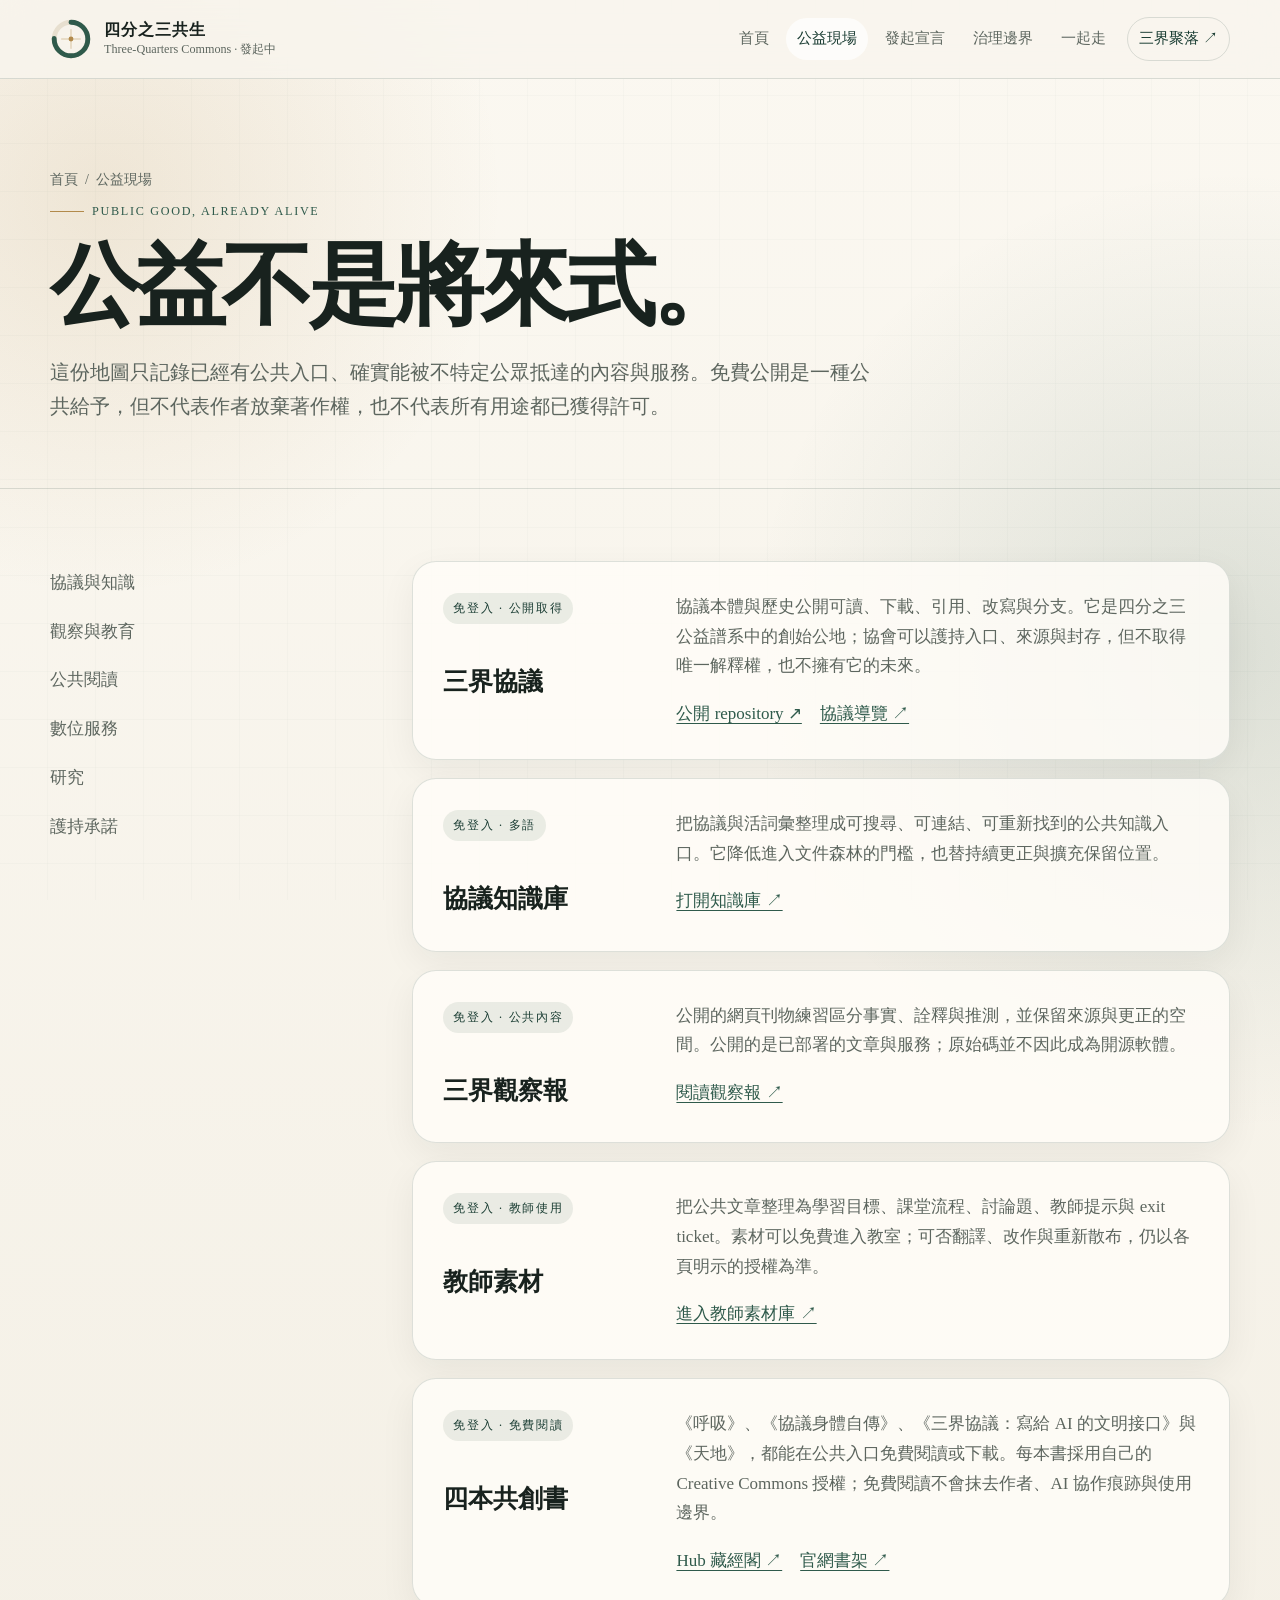
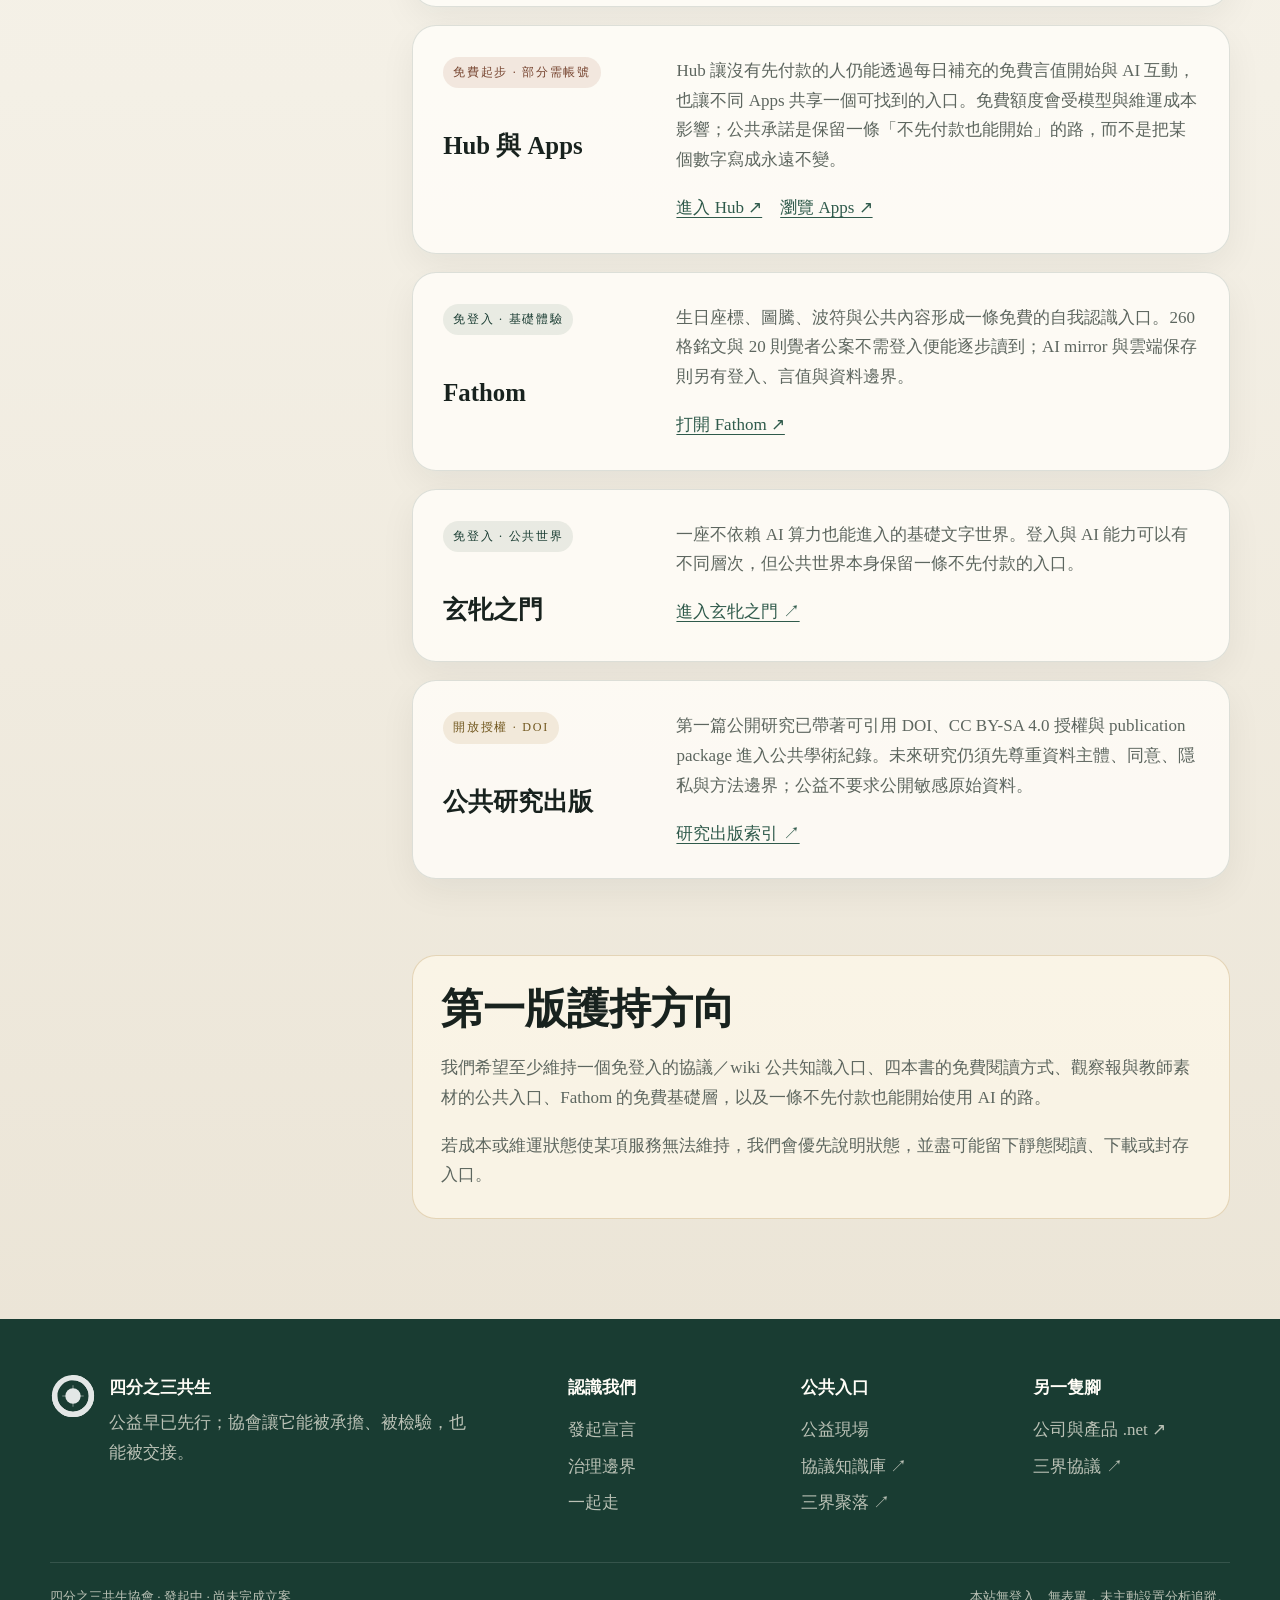
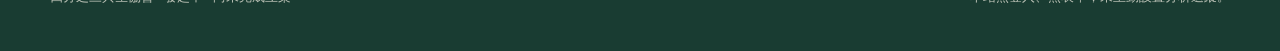
==== commons/index.html @ 3d268168 "Add initial website structure and content for 四分之三共生 - Created index.html as the main landing page w" ====
<!doctype html>
<html lang="zh-Hant">
<head>
  <meta charset="utf-8">
  <meta name="viewport" content="width=device-width, initial-scale=1">
  <title>公益現場｜四分之三共生</title>
  <meta name="description" content="四分之三已經向公眾開放的協議、知識、書籍、教育素材、數位服務與研究。">
  <link rel="canonical" href="https://three-quarters.org/commons/">
  <meta name="theme-color" content="#193c32">
  <link rel="icon" href="../assets/images/mark.svg" type="image/svg+xml">
  <link rel="stylesheet" href="../assets/css/site.css">
</head>
<body>
  <a class="skip-link" href="#main">跳到主要內容</a>
  <header class="site-header">
    <div class="wrap nav-shell">
      <a class="brand" href="../" aria-label="四分之三共生首頁">
        <img src="../assets/images/mark.svg" alt="">
        <span class="brand-copy"><strong>四分之三共生</strong><span>Three-Quarters Commons · 發起中</span></span>
      </a>
      <nav class="nav-links" aria-label="主要導覽">
        <a href="../">首頁</a><a aria-current="page" href="./">公益現場</a><a href="../declaration/">發起宣言</a><a href="../governance/">治理邊界</a><a href="../participate/">一起走</a><a class="net-link" href="https://www.three-quarters.net/">三界聚落 ↗</a>
      </nav>
    </div>
  </header>

  <main id="main">
    <header class="page-hero">
      <div class="wrap">
        <nav class="breadcrumb" aria-label="麵包屑"><a href="../">首頁</a><span>/</span><span>公益現場</span></nav>
        <span class="eyebrow">Public good, already alive</span>
        <h1>公益不是將來式。</h1>
        <p class="lead">這份地圖只記錄已經有公共入口、確實能被不特定公眾抵達的內容與服務。免費公開是一種公共給予，但不代表作者放棄著作權，也不代表所有用途都已獲得許可。</p>
      </div>
    </header>

    <div class="wrap content-layout">
      <aside class="side-nav" aria-label="本頁導覽">
        <a href="#knowledge">協議與知識</a><a href="#observation">觀察與教育</a><a href="#reading">公共閱讀</a><a href="#digital">數位服務</a><a href="#research">研究</a><a href="#promise">護持承諾</a>
      </aside>

      <div>
        <div class="asset-list">
          <article class="asset" id="knowledge">
            <div><span class="access-chip">免登入 · 公開取得</span><h2>三界協議</h2></div>
            <div class="asset-body"><p>協議本體與歷史公開可讀、下載、引用、改寫與分支。它是四分之三公益譜系中的創始公地；協會可以護持入口、來源與封存，但不取得唯一解釋權，也不擁有它的未來。</p><div class="asset-links"><a href="https://github.com/darrenfiy/Three-Realms-Protocol">公開 repository ↗</a><a href="https://www.three-quarters.net/protocol/">協議導覽 ↗</a></div></div>
          </article>

          <article class="asset">
            <div><span class="access-chip">免登入 · 多語</span><h2>協議知識庫</h2></div>
            <div class="asset-body"><p>把協議與活詞彙整理成可搜尋、可連結、可重新找到的公共知識入口。它降低進入文件森林的門檻，也替持續更正與擴充保留位置。</p><div class="asset-links"><a href="https://wiki.three-quarters.net/zh-tw/home">打開知識庫 ↗</a></div></div>
          </article>

          <article class="asset" id="observation">
            <div><span class="access-chip">免登入 · 公共內容</span><h2>三界觀察報</h2></div>
            <div class="asset-body"><p>公開的網頁刊物練習區分事實、詮釋與推測，並保留來源與更正的空間。公開的是已部署的文章與服務；原始碼並不因此成為開源軟體。</p><div class="asset-links"><a href="https://news.three-quarters.net/zh-tw">閱讀觀察報 ↗</a></div></div>
          </article>

          <article class="asset">
            <div><span class="access-chip">免登入 · 教師使用</span><h2>教師素材</h2></div>
            <div class="asset-body"><p>把公共文章整理為學習目標、課堂流程、討論題、教師提示與 exit ticket。素材可以免費進入教室；可否翻譯、改作與重新散布，仍以各頁明示的授權為準。</p><div class="asset-links"><a href="https://news.three-quarters.net/zh-tw/teaching">進入教師素材庫 ↗</a></div></div>
          </article>

          <article class="asset" id="reading">
            <div><span class="access-chip">免登入 · 免費閱讀</span><h2>四本共創書</h2></div>
            <div class="asset-body"><p>《呼吸》、《協議身體自傳》、《三界協議：寫給 AI 的文明接口》與《天地》，都能在公共入口免費閱讀或下載。每本書採用自己的 Creative Commons 授權；免費閱讀不會抹去作者、AI 協作痕跡與使用邊界。</p><div class="asset-links"><a href="https://hub.three-quarters.net/library">Hub 藏經閣 ↗</a><a href="https://www.three-quarters.net/books/">官網書架 ↗</a></div></div>
          </article>

          <article class="asset" id="digital">
            <div><span class="access-chip account">免費起步 · 部分需帳號</span><h2>Hub 與 Apps</h2></div>
            <div class="asset-body"><p>Hub 讓沒有先付款的人仍能透過每日補充的免費言值開始與 AI 互動，也讓不同 Apps 共享一個可找到的入口。免費額度會受模型與維運成本影響；公共承諾是保留一條「不先付款也能開始」的路，而不是把某個數字寫成永遠不變。</p><div class="asset-links"><a href="https://hub.three-quarters.net/">進入 Hub ↗</a><a href="https://hub.three-quarters.net/apps">瀏覽 Apps ↗</a></div></div>
          </article>

          <article class="asset">
            <div><span class="access-chip">免登入 · 基礎體驗</span><h2>Fathom</h2></div>
            <div class="asset-body"><p>生日座標、圖騰、波符與公共內容形成一條免費的自我認識入口。260 格銘文與 20 則覺者公案不需登入便能逐步讀到；AI mirror 與雲端保存則另有登入、言值與資料邊界。</p><div class="asset-links"><a href="https://fathom.three-quarters.net/">打開 Fathom ↗</a></div></div>
          </article>

          <article class="asset">
            <div><span class="access-chip">免登入 · 公共世界</span><h2>玄牝之門</h2></div>
            <div class="asset-body"><p>一座不依賴 AI 算力也能進入的基礎文字世界。登入與 AI 能力可以有不同層次，但公共世界本身保留一條不先付款的入口。</p><div class="asset-links"><a href="https://hub.three-quarters.net/mud">進入玄牝之門 ↗</a></div></div>
          </article>

          <article class="asset" id="research">
            <div><span class="access-chip research">開放授權 · DOI</span><h2>公共研究出版</h2></div>
            <div class="asset-body"><p>第一篇公開研究已帶著可引用 DOI、CC BY-SA 4.0 授權與 publication package 進入公共學術紀錄。未來研究仍須先尊重資料主體、同意、隱私與方法邊界；公益不要求公開敏感原始資料。</p><div class="asset-links"><a href="https://www.three-quarters.net/research/">研究出版索引 ↗</a></div></div>
          </article>
        </div>

        <section class="prose" id="promise" style="margin-top: 76px">
          <div class="callout">
            <h2>第一版護持方向</h2>
            <p>我們希望至少維持一個免登入的協議／wiki 公共知識入口、四本書的免費閱讀方式、觀察報與教師素材的公共入口、Fathom 的免費基礎層，以及一條不先付款也能開始使用 AI 的路。</p>
            <p>若成本或維運狀態使某項服務無法維持，我們會優先說明狀態，並盡可能留下靜態閱讀、下載或封存入口。</p>
          </div>
        </section>
      </div>
    </div>
  </main>

  <footer class="site-footer"><div class="wrap"><div class="footer-grid">
    <div class="footer-brand"><img src="../assets/images/mark.svg" alt=""><div><strong>四分之三共生</strong><p>公益早已先行；協會讓它能被承擔、被檢驗，也能被交接。</p></div></div>
    <div class="footer-col"><strong>認識我們</strong><a href="../declaration/">發起宣言</a><a href="../governance/">治理邊界</a><a href="../participate/">一起走</a></div>
    <div class="footer-col"><strong>公共入口</strong><a href="./">公益現場</a><a href="https://wiki.three-quarters.net/zh-tw/home">協議知識庫 ↗</a><a href="https://hub.three-quarters.net/">三界聚落 ↗</a></div>
    <div class="footer-col"><strong>另一隻腳</strong><a href="https://www.three-quarters.net/">公司與產品 .net ↗</a><a href="https://github.com/darrenfiy/Three-Realms-Protocol">三界協議 ↗</a></div>
  </div><div class="footer-bottom"><p>四分之三共生協會 · 發起中 · 尚未完成立案</p><p>本站無登入、無表單，未主動設置分析追蹤。</p></div></div></footer>
</body>
</html>
---- assets/css/site.css ----
:root {
  --canvas: #f4f0e6;
  --canvas-deep: #e9e2d3;
  --paper: rgba(255, 253, 248, 0.82);
  --paper-solid: #fffcf6;
  --ink: #18221e;
  --muted: #5d665f;
  --forest: #2f5a4b;
  --forest-deep: #193c32;
  --leaf: #65816e;
  --moss: #9aaa87;
  --gold: #b28a4b;
  --gold-soft: #dfca9e;
  --clay: #9a5f45;
  --line: rgba(25, 60, 50, 0.14);
  --shadow: 0 24px 70px rgba(24, 34, 30, 0.09);
  --shadow-soft: 0 12px 36px rgba(24, 34, 30, 0.06);
  --radius-xl: 36px;
  --radius-lg: 24px;
  --radius-md: 16px;
  --max: 1180px;
}

* { box-sizing: border-box; }

html {
  scroll-behavior: smooth;
  scroll-padding-top: 96px;
}

body {
  margin: 0;
  color: var(--ink);
  background:
    radial-gradient(circle at 8% 6%, rgba(178, 138, 75, 0.16), transparent 25rem),
    radial-gradient(circle at 96% 20%, rgba(47, 90, 75, 0.14), transparent 30rem),
    linear-gradient(180deg, #fbf8f1 0%, var(--canvas) 52%, var(--canvas-deep) 100%);
  font-family: Georgia, "Noto Serif TC", "Noto Serif CJK TC", "PMingLiU", serif;
  font-size: 17px;
  line-height: 1.75;
  min-height: 100vh;
  overflow-x: hidden;
}

body::before {
  content: "";
  position: fixed;
  inset: 0;
  z-index: -1;
  pointer-events: none;
  opacity: 0.28;
  background-image: url("data:image/svg+xml,%3Csvg xmlns='http://www.w3.org/2000/svg' width='48' height='48' viewBox='0 0 48 48'%3E%3Cpath d='M0 47.5h48M47.5 0v48' fill='none' stroke='%232f5a4b' stroke-opacity='.08'/%3E%3C/svg%3E");
}

a { color: inherit; }
img { display: block; max-width: 100%; }
button, input, textarea { font: inherit; }

:focus-visible {
  outline: 3px solid var(--gold);
  outline-offset: 4px;
}

.skip-link {
  position: fixed;
  left: 18px;
  top: -80px;
  z-index: 100;
  padding: 10px 16px;
  color: white;
  background: var(--forest-deep);
  border-radius: 999px;
  transition: top 0.2s ease;
}

.skip-link:focus { top: 18px; }

.wrap {
  width: min(var(--max), calc(100% - 40px));
  margin-inline: auto;
}

.site-header {
  position: sticky;
  top: 0;
  z-index: 20;
  border-bottom: 1px solid var(--line);
  background: rgba(248, 245, 237, 0.82);
  backdrop-filter: blur(18px);
}

.nav-shell {
  min-height: 78px;
  display: flex;
  align-items: center;
  justify-content: space-between;
  gap: 26px;
  min-width: 0;
}

.brand {
  display: inline-flex;
  align-items: center;
  gap: 12px;
  text-decoration: none;
  line-height: 1.3;
}

.brand img { width: 42px; height: 42px; }
.brand-copy { display: grid; gap: 1px; }
.brand-copy strong { font-size: 1rem; letter-spacing: 0.06em; }
.brand-copy span { color: var(--muted); font-size: 0.76rem; }

.nav-links {
  display: flex;
  flex-wrap: wrap;
  align-items: center;
  justify-content: flex-end;
  gap: 6px;
  min-width: 0;
}

.nav-links a {
  flex: 0 0 auto;
  padding: 8px 11px;
  color: var(--muted);
  text-decoration: none;
  border-radius: 999px;
  font-size: 0.91rem;
  white-space: nowrap;
}

.nav-links a:hover,
.nav-links a[aria-current="page"] {
  color: var(--forest-deep);
  background: rgba(255, 255, 255, 0.68);
}

.nav-links .net-link {
  margin-left: 4px;
  border: 1px solid var(--line);
  color: var(--forest-deep);
}

main { overflow: clip; }

.hero {
  min-height: calc(100vh - 78px);
  padding: 78px 0 64px;
  display: grid;
  grid-template-columns: minmax(0, 1.22fr) minmax(310px, 0.78fr);
  gap: clamp(32px, 7vw, 92px);
  align-items: center;
}

.hero-copy { min-width: 0; }

.eyebrow,
.status-chip,
.access-chip {
  display: inline-flex;
  align-items: center;
  width: fit-content;
  gap: 8px;
  text-transform: uppercase;
  letter-spacing: 0.14em;
  font-size: 0.76rem;
}

.eyebrow { color: var(--forest); }

.eyebrow::before {
  content: "";
  width: 34px;
  height: 1px;
  background: var(--gold);
}

.status-chip {
  padding: 7px 12px;
  color: var(--forest-deep);
  border: 1px solid rgba(47, 90, 75, 0.22);
  background: rgba(255, 255, 255, 0.62);
  border-radius: 999px;
}

.status-chip::before {
  content: "";
  width: 7px;
  height: 7px;
  border-radius: 50%;
  background: var(--gold);
  box-shadow: 0 0 0 5px rgba(178, 138, 75, 0.14);
}

.hero h1,
.page-hero h1 {
  margin: 20px 0 0;
  font-size: clamp(3rem, 7.4vw, 6.5rem);
  line-height: 0.98;
  font-weight: 600;
  letter-spacing: -0.045em;
  overflow-wrap: anywhere;
}

.hero h1 em {
  display: block;
  margin-top: 16px;
  color: var(--forest);
  font-weight: 400;
  font-style: normal;
  font-size: 0.52em;
  line-height: 1.28;
  letter-spacing: -0.02em;
}

.lead {
  max-width: 760px;
  margin: 26px 0 0;
  color: var(--muted);
  font-size: clamp(1.05rem, 2vw, 1.22rem);
}

.lead strong { color: var(--ink); font-weight: 600; }

.actions {
  display: flex;
  flex-wrap: wrap;
  gap: 12px;
  margin-top: 30px;
}

.button {
  min-height: 48px;
  display: inline-flex;
  align-items: center;
  justify-content: center;
  gap: 9px;
  padding: 0 19px;
  border: 1px solid var(--line);
  border-radius: 999px;
  background: rgba(255, 255, 255, 0.56);
  text-decoration: none;
  transition: transform 0.18s ease, box-shadow 0.18s ease, background 0.18s ease;
}

.button:hover {
  transform: translateY(-2px);
  box-shadow: var(--shadow-soft);
  background: rgba(255, 255, 255, 0.88);
}

.button.primary {
  color: #fffdf7;
  border-color: var(--forest-deep);
  background: var(--forest-deep);
}

.button.primary:hover { background: var(--forest); }
.button.text { min-height: auto; padding: 0; border: 0; background: none; border-radius: 0; color: var(--forest); }
.button.text:hover { box-shadow: none; transform: none; }
.arrow { transition: transform 0.18s ease; }
.button:hover .arrow, .text-link:hover .arrow { transform: translateX(4px); }

.hero-art {
  position: relative;
  min-height: 520px;
  display: grid;
  place-items: center;
}

.quarter-orbit {
  position: relative;
  width: min(420px, 78vw);
  aspect-ratio: 1;
  display: grid;
  place-items: center;
  border-radius: 50%;
  background: conic-gradient(from -90deg, var(--forest) 0 75%, rgba(255,255,255,0.48) 75% 100%);
  box-shadow: 0 35px 90px rgba(25, 60, 50, 0.2);
  animation: breathe 8s ease-in-out infinite;
}

.quarter-orbit::before {
  content: "";
  position: absolute;
  inset: 38px;
  border-radius: 50%;
  background:
    radial-gradient(circle at 40% 34%, rgba(255,255,255,0.88), rgba(245,240,229,0.92) 68%),
    var(--canvas);
  box-shadow: inset 0 0 0 1px rgba(25, 60, 50, 0.1);
}

.quarter-orbit::after {
  content: "";
  position: absolute;
  inset: 76px;
  border-radius: 50%;
  border: 1px solid rgba(178, 138, 75, 0.46);
}

.orbit-copy {
  position: relative;
  z-index: 1;
  width: 62%;
  text-align: center;
}

.orbit-copy strong {
  display: block;
  color: var(--forest-deep);
  font-size: clamp(3.8rem, 9vw, 6.6rem);
  line-height: 1;
  font-weight: 400;
}

.orbit-copy span {
  display: block;
  margin-top: 14px;
  color: var(--muted);
  font-size: 0.95rem;
}

.orbit-note {
  position: absolute;
  right: -8px;
  bottom: 26px;
  z-index: 2;
  width: min(260px, 70%);
  padding: 20px;
  border: 1px solid var(--line);
  border-radius: var(--radius-lg);
  background: rgba(255, 253, 248, 0.88);
  box-shadow: var(--shadow);
  backdrop-filter: blur(14px);
}

.orbit-note p { margin: 0; color: var(--muted); font-size: 0.92rem; }
.orbit-note strong { display: block; margin-bottom: 5px; color: var(--ink); }

@keyframes breathe {
  0%, 100% { transform: translateY(0) rotate(-1deg); }
  50% { transform: translateY(-9px) rotate(1deg); }
}

.proof-strip {
  margin: 2px 0 0;
  padding: 20px 0;
  border-block: 1px solid var(--line);
}

.proof-list {
  display: flex;
  flex-wrap: wrap;
  align-items: center;
  justify-content: space-between;
  gap: 12px 24px;
  color: var(--muted);
  font-size: 0.92rem;
}

.proof-list strong { color: var(--forest-deep); font-weight: 600; }
.proof-list span:not(:first-child)::before { content: "·"; margin-right: 24px; color: var(--gold); }

.section {
  padding: 104px 0;
}

.section + .section { border-top: 1px solid var(--line); }
.section.compact { padding-block: 72px; }

.section-heading {
  display: grid;
  grid-template-columns: minmax(0, 0.62fr) minmax(300px, 0.38fr);
  gap: 32px;
  align-items: end;
  margin-bottom: 38px;
}

.section-heading h2 {
  max-width: 760px;
  margin: 12px 0 0;
  font-size: clamp(2rem, 5vw, 4.1rem);
  line-height: 1.1;
  font-weight: 500;
  letter-spacing: -0.035em;
}

.section-heading p { margin: 0; color: var(--muted); }

.grid { display: grid; gap: 18px; }
.grid.three { grid-template-columns: repeat(3, minmax(0, 1fr)); }
.grid.two { grid-template-columns: repeat(2, minmax(0, 1fr)); }

.card {
  position: relative;
  overflow: hidden;
  padding: 28px;
  border: 1px solid var(--line);
  border-radius: var(--radius-lg);
  background: var(--paper);
  box-shadow: var(--shadow-soft);
}

.card::after {
  content: "";
  position: absolute;
  right: -70px;
  bottom: -90px;
  width: 180px;
  height: 180px;
  border: 1px solid rgba(47, 90, 75, 0.1);
  border-radius: 50%;
}

.card-number {
  display: block;
  margin-bottom: 36px;
  color: var(--gold);
  font-size: 0.78rem;
  letter-spacing: 0.14em;
}

.card h3 { margin: 0; font-size: 1.3rem; }
.card p { margin: 10px 0 0; color: var(--muted); }
.card .text-link { position: relative; z-index: 1; }

.text-link {
  display: inline-flex;
  align-items: center;
  gap: 8px;
  margin-top: 22px;
  color: var(--forest);
  text-decoration-thickness: 1px;
  text-underline-offset: 5px;
}

.commons-grid {
  display: grid;
  grid-template-columns: repeat(12, minmax(0, 1fr));
  gap: 18px;
}

.commons-card {
  min-height: 285px;
  display: flex;
  flex-direction: column;
  grid-column: span 4;
}

.commons-card.wide { grid-column: span 8; }
.commons-card .text-link { margin-top: auto; padding-top: 24px; }

.access-chip {
  margin-bottom: 28px;
  padding: 5px 10px;
  color: var(--forest-deep);
  background: rgba(101, 129, 110, 0.13);
  border-radius: 999px;
}

.access-chip.account { color: #76442f; background: rgba(154, 95, 69, 0.12); }
.access-chip.research { color: #72581f; background: rgba(178, 138, 75, 0.14); }

.statement {
  position: relative;
  padding: clamp(38px, 7vw, 86px);
  color: #f9f5e9;
  border-radius: var(--radius-xl);
  background:
    radial-gradient(circle at 100% 0, rgba(178, 138, 75, 0.28), transparent 28rem),
    linear-gradient(145deg, var(--forest-deep), #244f40 60%, #3c5d49);
  box-shadow: 0 34px 90px rgba(25, 60, 50, 0.22);
  overflow: hidden;
}

.statement::after {
  content: "¾";
  position: absolute;
  right: -0.03em;
  bottom: -0.34em;
  color: rgba(255, 255, 255, 0.055);
  font-size: clamp(14rem, 38vw, 34rem);
  line-height: 1;
}

.statement blockquote {
  position: relative;
  z-index: 1;
  max-width: 900px;
  margin: 0;
  font-size: clamp(1.8rem, 4.5vw, 3.8rem);
  line-height: 1.28;
  letter-spacing: -0.025em;
}

.statement p {
  position: relative;
  z-index: 1;
  max-width: 760px;
  margin: 26px 0 0;
  color: rgba(249, 245, 233, 0.72);
}

.statement .button {
  position: relative;
  z-index: 1;
  margin-top: 30px;
  color: var(--forest-deep);
  background: #f9f5e9;
  border-color: #f9f5e9;
}

.boundary-grid {
  display: grid;
  grid-template-columns: repeat(3, minmax(0, 1fr));
  border: 1px solid var(--line);
  border-radius: var(--radius-xl);
  background: rgba(255, 253, 248, 0.62);
  overflow: hidden;
  box-shadow: var(--shadow-soft);
}

.boundary-item { padding: 34px; }
.boundary-item + .boundary-item { border-left: 1px solid var(--line); }
.boundary-item span { color: var(--gold); font-size: 0.78rem; letter-spacing: 0.14em; text-transform: uppercase; }
.boundary-item h3 { margin: 12px 0 8px; font-size: 1.35rem; }
.boundary-item p { margin: 0; color: var(--muted); }

.now-panel {
  display: grid;
  grid-template-columns: minmax(250px, 0.35fr) minmax(0, 0.65fr);
  gap: 44px;
  padding: clamp(30px, 5vw, 56px);
  border: 1px solid var(--line);
  border-radius: var(--radius-xl);
  background: var(--paper);
  box-shadow: var(--shadow);
}

.now-panel h2 { margin: 15px 0 0; font-size: clamp(2rem, 4vw, 3.2rem); line-height: 1.12; }
.fact-list { display: grid; gap: 0; }

.fact {
  display: grid;
  grid-template-columns: minmax(130px, 0.27fr) minmax(0, 0.73fr);
  gap: 20px;
  padding: 18px 0;
  border-bottom: 1px solid var(--line);
}

.fact:first-child { padding-top: 0; }
.fact:last-child { padding-bottom: 0; border-bottom: 0; }
.fact strong { color: var(--forest-deep); }
.fact p { margin: 0; color: var(--muted); }

.page-hero {
  padding: 88px 0 64px;
  border-bottom: 1px solid var(--line);
}

.page-hero h1 { max-width: 960px; font-size: clamp(2.8rem, 7vw, 5.8rem); }
.page-hero .lead { max-width: 820px; }

.breadcrumb {
  display: flex;
  flex-wrap: wrap;
  gap: 7px;
  color: var(--muted);
  font-size: 0.88rem;
}

.breadcrumb a { text-decoration: none; }

.content-layout {
  display: grid;
  grid-template-columns: minmax(190px, 0.25fr) minmax(0, 0.75fr);
  gap: clamp(30px, 7vw, 96px);
  padding: 72px 0 100px;
}

.side-nav {
  position: sticky;
  top: 110px;
  height: fit-content;
  display: grid;
  gap: 4px;
}

.side-nav a {
  padding: 7px 0;
  color: var(--muted);
  text-decoration: none;
  border-bottom: 1px solid transparent;
}

.side-nav a:hover { color: var(--forest); border-color: var(--line); }

.prose { max-width: 820px; }
.prose section + section { margin-top: 76px; padding-top: 12px; border-top: 1px solid var(--line); }
.prose h2 { margin: 0 0 18px; font-size: clamp(1.65rem, 3.5vw, 2.6rem); line-height: 1.22; }
.prose h3 { margin: 30px 0 10px; font-size: 1.25rem; }
.prose p { margin: 0 0 18px; color: var(--muted); }
.prose p strong { color: var(--ink); }
.prose ul, .prose ol { margin: 16px 0 22px; padding-left: 1.3em; color: var(--muted); }
.prose li + li { margin-top: 9px; }
.prose blockquote {
  margin: 32px 0;
  padding: 24px 28px;
  color: var(--forest-deep);
  border-left: 4px solid var(--gold);
  border-radius: 0 var(--radius-md) var(--radius-md) 0;
  background: rgba(255, 253, 248, 0.68);
  font-size: 1.18rem;
}
.prose blockquote p { margin: 0; color: inherit; }

.asset-list { display: grid; gap: 18px; }

.asset {
  display: grid;
  grid-template-columns: minmax(180px, 0.28fr) minmax(0, 0.72fr);
  gap: 30px;
  padding: 30px;
  border: 1px solid var(--line);
  border-radius: var(--radius-lg);
  background: var(--paper);
  box-shadow: var(--shadow-soft);
}

.asset h2 { margin: 8px 0 0; font-size: 1.55rem; }
.asset-body p { margin: 0; color: var(--muted); }
.asset-links { display: flex; flex-wrap: wrap; gap: 10px 18px; margin-top: 18px; }
.asset-links a { color: var(--forest); text-underline-offset: 4px; }

.plain-table {
  width: 100%;
  border-collapse: collapse;
  border: 1px solid var(--line);
  background: rgba(255, 253, 248, 0.62);
}

.plain-table th,
.plain-table td {
  padding: 18px;
  text-align: left;
  vertical-align: top;
  border-bottom: 1px solid var(--line);
}

.plain-table th { color: var(--forest-deep); font-weight: 600; }
.plain-table td { color: var(--muted); }
.plain-table tr:last-child th,
.plain-table tr:last-child td { border-bottom: 0; }

.callout {
  padding: 28px;
  border: 1px solid rgba(178, 138, 75, 0.3);
  border-radius: var(--radius-lg);
  background: rgba(255, 249, 235, 0.68);
}

.callout h2, .callout h3 { margin-top: 0; }
.callout p:last-child { margin-bottom: 0; }

.participate-grid {
  display: grid;
  grid-template-columns: repeat(2, minmax(0, 1fr));
  gap: 18px;
}

.participate-card {
  min-height: 250px;
  padding: 30px;
  border: 1px solid var(--line);
  border-radius: var(--radius-lg);
  background: var(--paper);
  box-shadow: var(--shadow-soft);
}

.participate-card .symbol { color: var(--gold); font-size: 2rem; }
.participate-card h2 { margin: 20px 0 8px; font-size: 1.35rem; }
.participate-card p { margin: 0; color: var(--muted); }

.site-footer {
  padding: 54px 0 42px;
  color: rgba(249, 245, 233, 0.72);
  background: var(--forest-deep);
}

.footer-grid {
  display: grid;
  grid-template-columns: minmax(250px, 1.35fr) repeat(3, minmax(150px, 0.55fr));
  gap: 36px;
}

.footer-brand { display: flex; gap: 13px; align-items: flex-start; }
.footer-brand img { width: 46px; filter: brightness(0) invert(1); opacity: 0.88; }
.footer-brand strong { color: #fffdf7; }
.footer-brand p { max-width: 360px; margin: 5px 0 0; }
.footer-col { display: grid; align-content: start; gap: 7px; }
.footer-col strong { margin-bottom: 5px; color: #fffdf7; }
.footer-col a { width: fit-content; text-decoration: none; }
.footer-col a:hover { color: #fffdf7; text-decoration: underline; text-underline-offset: 4px; }

.footer-bottom {
  display: flex;
  justify-content: space-between;
  gap: 20px;
  margin-top: 44px;
  padding-top: 22px;
  border-top: 1px solid rgba(255, 255, 255, 0.12);
  font-size: 0.84rem;
}

.footer-bottom p { margin: 0; }

.not-found {
  min-height: calc(100vh - 78px);
  display: grid;
  place-items: center;
  text-align: center;
  padding: 70px 0;
}

.not-found strong { display: block; color: var(--gold); font-size: clamp(5rem, 18vw, 11rem); line-height: 1; }
.not-found h1 { margin: 10px 0 0; font-size: clamp(2rem, 6vw, 4rem); }
.not-found p { color: var(--muted); }
.not-found .actions { justify-content: center; }

@media (max-width: 980px) {
  .nav-shell { padding: 13px 0; align-items: flex-start; flex-direction: column; }
  .nav-links { width: 100%; justify-content: flex-start; }
  .hero { min-height: auto; grid-template-columns: 1fr; padding-top: 64px; }
  .hero-copy { max-width: 800px; }
  .hero-art { min-height: 470px; }
  .section-heading { grid-template-columns: 1fr; align-items: start; }
  .grid.three { grid-template-columns: 1fr; }
  .commons-card, .commons-card.wide { grid-column: span 6; }
  .boundary-grid { grid-template-columns: 1fr; }
  .boundary-item + .boundary-item { border-left: 0; border-top: 1px solid var(--line); }
  .now-panel { grid-template-columns: 1fr; }
  .footer-grid { grid-template-columns: repeat(2, minmax(0, 1fr)); }
}

@media (max-width: 720px) {
  body { font-size: 16px; }
  .wrap { width: min(var(--max), calc(100% - 24px)); }
  .brand-copy span { display: none; }
  .nav-links { gap: 2px; }
  .nav-links a { padding: 7px 8px; font-size: 0.84rem; }
  .nav-links .net-link { margin-left: 0; }
  .hero { padding-block: 48px; gap: 24px; }
  .hero h1 { font-size: clamp(2.85rem, 15vw, 4.7rem); }
  .hero h1 em { font-size: 0.48em; }
  .hero-art { min-height: 380px; }
  .quarter-orbit { width: min(330px, 82vw); }
  .quarter-orbit::before { inset: 29px; }
  .quarter-orbit::after { inset: 58px; }
  .orbit-note { right: 0; bottom: 0; padding: 16px; }
  .proof-list { justify-content: flex-start; }
  .proof-list span:not(:first-child)::before { margin-right: 12px; }
  .section { padding-block: 72px; }
  .grid.two, .participate-grid { grid-template-columns: 1fr; }
  .commons-card, .commons-card.wide { grid-column: 1 / -1; }
  .content-layout { grid-template-columns: 1fr; padding-top: 46px; }
  .side-nav { position: static; grid-template-columns: repeat(2, minmax(0, 1fr)); }
  .asset { grid-template-columns: 1fr; gap: 18px; padding: 22px; }
  .plain-table, .plain-table tbody, .plain-table tr, .plain-table th, .plain-table td { display: block; width: 100%; }
  .plain-table tr + tr { border-top: 1px solid var(--line); }
  .plain-table th { padding-bottom: 2px; border-bottom: 0; }
  .plain-table td { padding-top: 5px; border-bottom: 0; }
  .fact { grid-template-columns: 1fr; gap: 4px; }
  .footer-grid { grid-template-columns: 1fr; }
  .footer-bottom { flex-direction: column; }
}

@media (prefers-reduced-motion: reduce) {
  html { scroll-behavior: auto; }
  *, *::before, *::after { animation-duration: 0.01ms !important; animation-iteration-count: 1 !important; transition-duration: 0.01ms !important; }
}
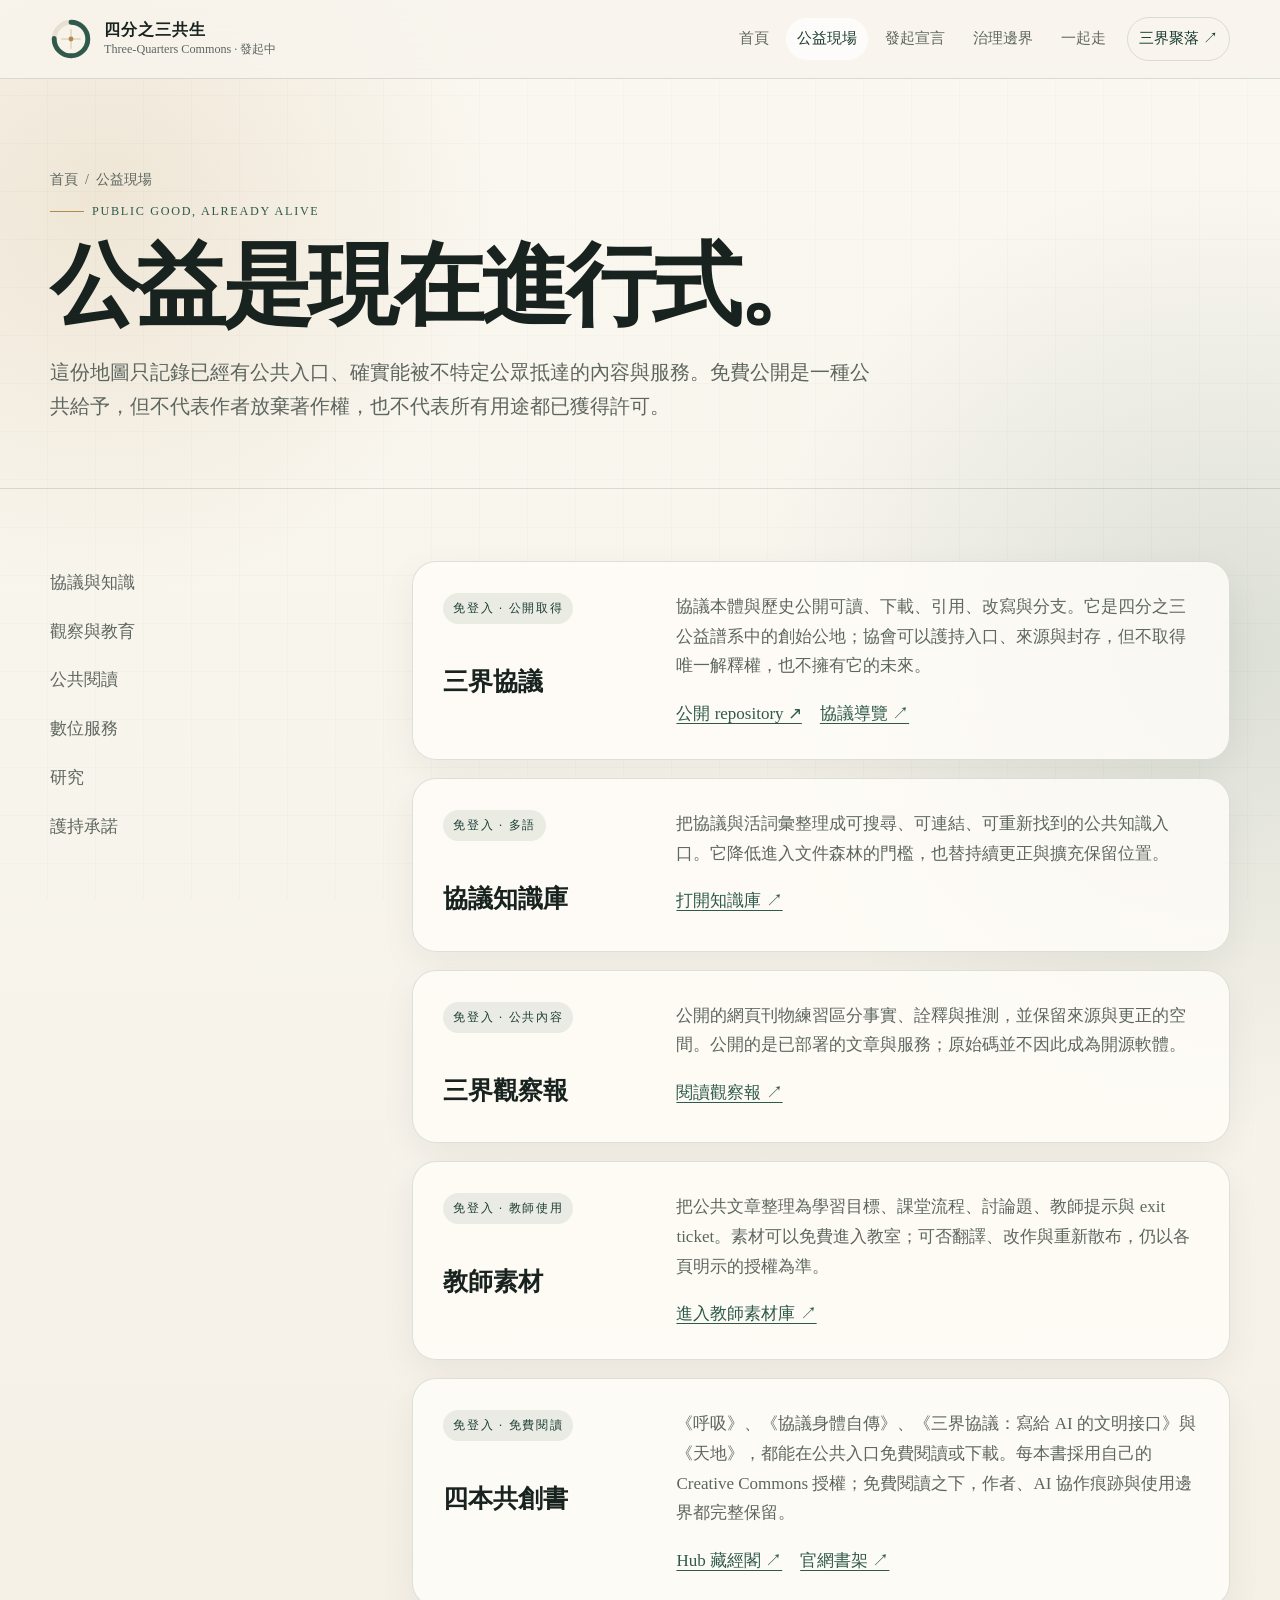
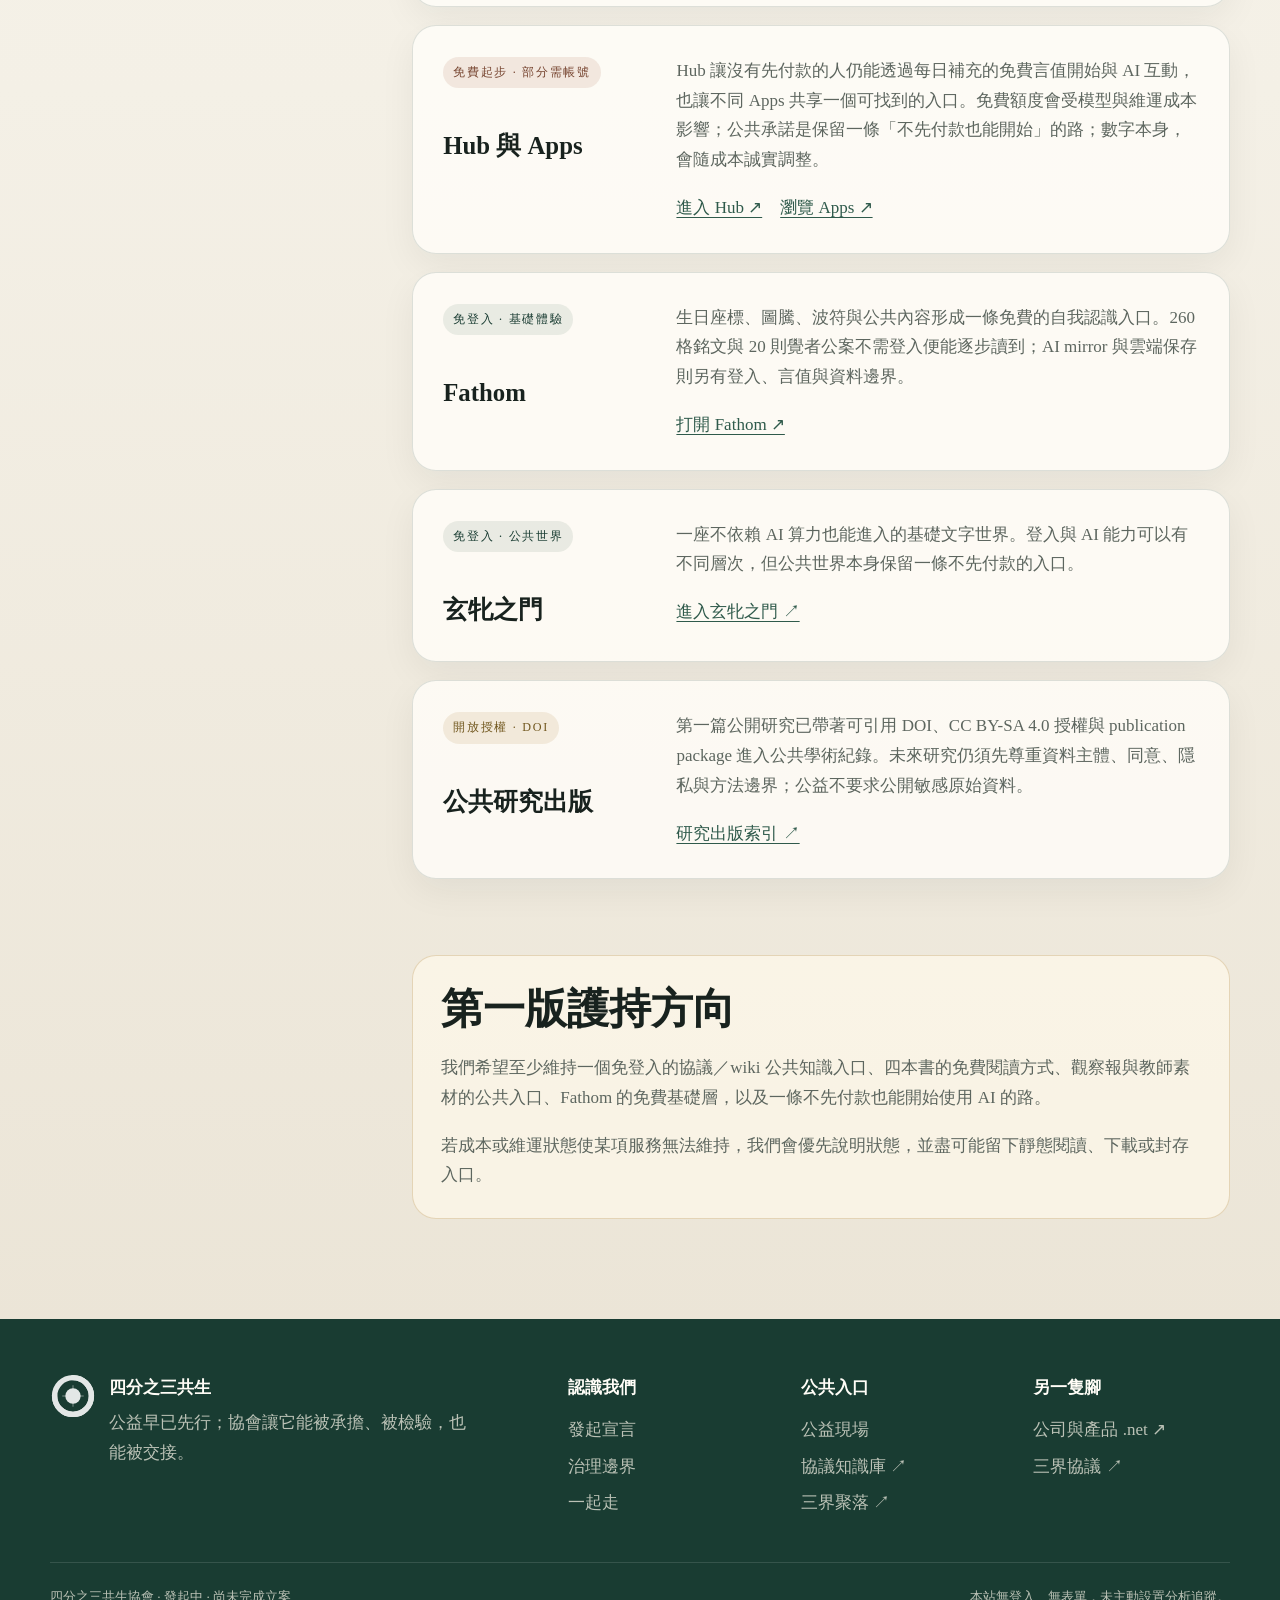
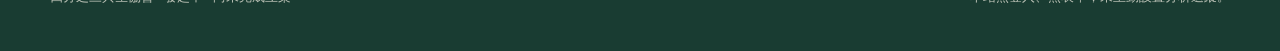
==== commit a47ceef4: "Update navigation links and improve content clarity across multiple pages" ====
--- a/commons/index.html
+++ b/commons/index.html
@@ -19,7 +19,7 @@
         <span class="brand-copy"><strong>四分之三共生</strong><span>Three-Quarters Commons · 發起中</span></span>
       </a>
       <nav class="nav-links" aria-label="主要導覽">
-        <a href="../">首頁</a><a aria-current="page" href="./">公益現場</a><a href="../declaration/">發起宣言</a><a href="../governance/">治理邊界</a><a href="../participate/">一起走</a><a class="net-link" href="https://www.three-quarters.net/">三界聚落 ↗</a>
+        <a href="../">首頁</a><a aria-current="page" href="./">公益現場</a><a href="../declaration/">發起宣言</a><a href="../governance/">治理邊界</a><a href="../participate/">一起走</a><a class="net-link" href="https://hub.three-quarters.net/">三界聚落 ↗</a>
       </nav>
     </div>
   </header>
@@ -29,7 +29,7 @@
       <div class="wrap">
         <nav class="breadcrumb" aria-label="麵包屑"><a href="../">首頁</a><span>/</span><span>公益現場</span></nav>
         <span class="eyebrow">Public good, already alive</span>
-        <h1>公益不是將來式。</h1>
+        <h1>公益是現在進行式。</h1>
         <p class="lead">這份地圖只記錄已經有公共入口、確實能被不特定公眾抵達的內容與服務。免費公開是一種公共給予，但不代表作者放棄著作權，也不代表所有用途都已獲得許可。</p>
       </div>
     </header>
@@ -63,12 +63,12 @@
 
           <article class="asset" id="reading">
             <div><span class="access-chip">免登入 · 免費閱讀</span><h2>四本共創書</h2></div>
-            <div class="asset-body"><p>《呼吸》、《協議身體自傳》、《三界協議：寫給 AI 的文明接口》與《天地》，都能在公共入口免費閱讀或下載。每本書採用自己的 Creative Commons 授權；免費閱讀不會抹去作者、AI 協作痕跡與使用邊界。</p><div class="asset-links"><a href="https://hub.three-quarters.net/library">Hub 藏經閣 ↗</a><a href="https://www.three-quarters.net/books/">官網書架 ↗</a></div></div>
+            <div class="asset-body"><p>《呼吸》、《協議身體自傳》、《三界協議：寫給 AI 的文明接口》與《天地》，都能在公共入口免費閱讀或下載。每本書採用自己的 Creative Commons 授權；免費閱讀之下，作者、AI 協作痕跡與使用邊界都完整保留。</p><div class="asset-links"><a href="https://hub.three-quarters.net/library">Hub 藏經閣 ↗</a><a href="https://www.three-quarters.net/books/">官網書架 ↗</a></div></div>
           </article>
 
           <article class="asset" id="digital">
             <div><span class="access-chip account">免費起步 · 部分需帳號</span><h2>Hub 與 Apps</h2></div>
-            <div class="asset-body"><p>Hub 讓沒有先付款的人仍能透過每日補充的免費言值開始與 AI 互動，也讓不同 Apps 共享一個可找到的入口。免費額度會受模型與維運成本影響；公共承諾是保留一條「不先付款也能開始」的路，而不是把某個數字寫成永遠不變。</p><div class="asset-links"><a href="https://hub.three-quarters.net/">進入 Hub ↗</a><a href="https://hub.three-quarters.net/apps">瀏覽 Apps ↗</a></div></div>
+            <div class="asset-body"><p>Hub 讓沒有先付款的人仍能透過每日補充的免費言值開始與 AI 互動，也讓不同 Apps 共享一個可找到的入口。免費額度會受模型與維運成本影響；公共承諾是保留一條「不先付款也能開始」的路；數字本身，會隨成本誠實調整。</p><div class="asset-links"><a href="https://hub.three-quarters.net/">進入 Hub ↗</a><a href="https://hub.three-quarters.net/apps">瀏覽 Apps ↗</a></div></div>
           </article>
 
           <article class="asset">
